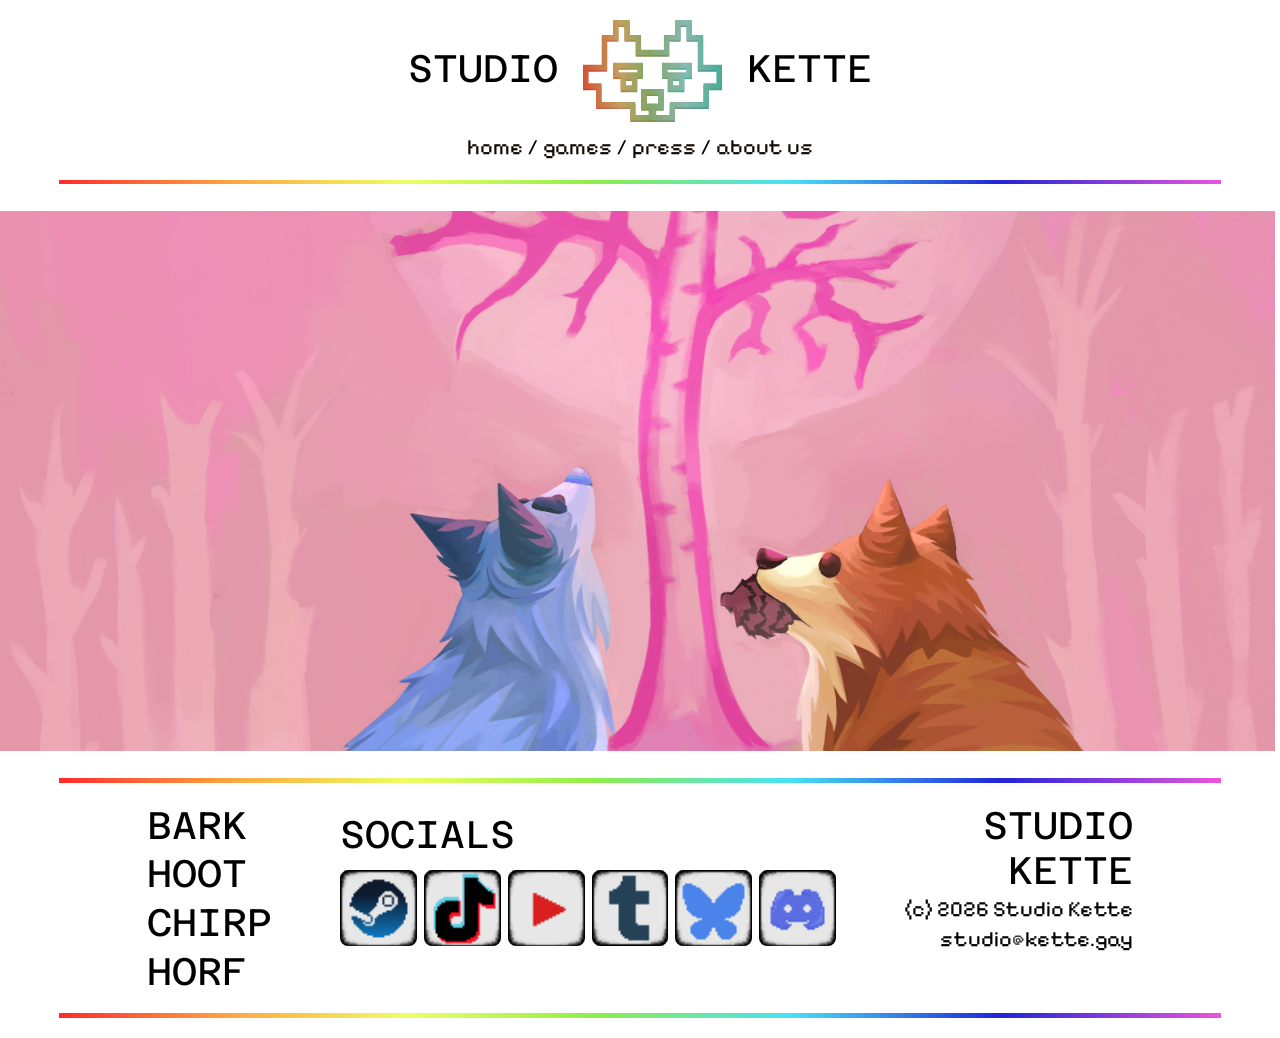
==== index.html @ 25114342 "part 1" ====
<!DOCTYPE html>
<html lang="en">
<head>
  <meta charset="UTF-8">
  <meta name="viewport" content="width=device-width, initial-scale=1.0">
  <title>Studio Kette</title>

  <link rel="stylesheet" href="css/style.css">
  <link rel="icon" href="img/favicon.ico">
  <script src="js/"></script>
  <!-- hey!! whatcha doing in here? -->
</head>

 <!--
 *         MY ANTI-DEPRESSANTS JUST KICKED
 *              IN ! FANTASTIC !
 *                 _________________________
 *                 ╱    /\__/\       //     ╲╲
 *             ⊂╱    ( ´∇ ` )     // ⊃     ||╲ フ 🡖
 *    ,´__▔▔▔▔╱  ▔╱▔  ⌒▔▔▔▔╱▔▔▔▔ 🡖▔  ▔▔|
 *  /,╱_ _╱   /-o—/ ___ ╱▔▔╱ ___/\  |     ▔ | /\____|
 * ,========————´=============/⌒ ╲=/=======||🡖 ||	  )
 * | __  | YIPPEE! |   __   "    |⌒| |/    ___/|    )╯
 * )|🞕|_∈≡≡≡≡≡≡≡≡≡∋__|🞕| "  __|| ╯ ╯__ -‒‒‒‒‒┘  ╯ vroom
 * ▔╲ ▔╲__╯▔▔▔▔▔▔▔▔三三三▔╲  ╲__╯ ▔▔     三三三三╯		vroom
 *   三三三三三三三三三三三三三三三三三三三三三三三三三三三三
 *     三三三三三三三三三三三三三三三三三三三三三三三三三三三三
https://pastebin.com/Qv6EQTc6
-->

<header>
  <div class="flex-c" style="margin: 20px 0 10px;">
    <h1 class="azeret-mono-medium">
      STUDIO
    </h1>
    <img src="/img/logo.svg" class="logo" alt="">
    <h1 class="azeret-mono-medium">
      KETTE
    </h1>
  </div>

  
  <div class="flex-c navigation">
    <p class="footer-p">

      <a href="">home</a> 
      /
      <a href="">games</a> 
      /
      <a href="">press</a> 
      /
      <a href="">about us</a> 
    </p>
    
  </div>
  
  <div class="rainbow-div"></div>
</header>


<body>

  <div class="hero">
  </div>
<!--
  <div class="center t" >
    <img src="img/logo.svg" class="logo" alt="">
    <h1 class="studio-title pixelify-sans-title">Studio Kette</h1>
    <hr style="width: 450px;">
  </div>

  <div class="center">
    <h2 style="padding-bottom: 0; margin-bottom: 0;">OUR PROJECTS</h2>
    <hr style="width: 30%; border-style: dashed;">

    <h2>Prophecy of Vul</h2>
     <div class="yt-wrapper">
      <iframe src="https://www.youtube.com/embed/D2SoGHFM18I" frameborder="0" width="420" height="315"></iframe>
    </div> 

    <p>A story-focused 2d side-scrolling adventure of two lost foxes finding a way through a forest shrouded in mystery and political intrigue.</p>
    <p>Wishlist on Steam! <br>
     vvvvvv</p>
      <div class="steamframe-wrapper"> 
        <iframe src="https://store.steampowered.com/widget/4346000/" frameborder="0" width="646" height="190"></iframe>
      </div>
  </div>

  <div class="center f">
  <hr style="width: 450px;">

    <p>wanna talk to us? <br><a href="https://discord.gg/9gnj2A8cAY">join our discord!</a></p>
  

  
  <h3>contact: studio(at)kette.gay</h3>
  <br>
</div> 
-->

</body> 

<footer>
  <div class="rainbow-div"></div>

  <div class="flex-c" style="gap: 5vw; align-items: top;">

<div>
  <h1 class="azeret-mono-footer">BARK</h1>
  <h1 class="azeret-mono-footer">HOOT</h1>
  <h1 class="azeret-mono-footer">CHIRP</h1>
  <h1 class="azeret-mono-footer">HORF</h1>
</div>

<div>
  <h1 class="azeret-mono-footer" style="margin: 1vh 0;">SOCIALS</h1>
  <div>
  <button class="b-link b-steam" onclick="window.location.href='https://store.steampowered.com/developer/studiokette/';" title="studio kette's steam developer page"></button>
  <button class="b-link b-tt" onclick="window.location.href='https://www.tiktok.com/@studio.kette';" title="studio kette's tiktok"></button>
  <button class="b-link b-yt" onclick="window.location.href='https://www.youtube.com/@StudioKette';" title="studio kette's youtube"></button>
  <button class="b-link b-tumblr" onclick="window.location.href='https://www.tumblr.com/blog/studiokette';" title="studio kette's tumblr"></button>
  <button class="b-link b-bsky" onclick="window.location.href='https://bsky.app/profile/studiokette.bsky.social';" title="studio kette's bluesky"></button>
  <button class="b-link b-discord" onclick="window.location.href='https://discord.gg/9gnj2A8cAY';" title="prophecy of vul official discord server"></button>
  
  </div>
</div>

<div style="text-align: right;">

  <h1 class="azeret-mono-footer">STUDIO<br>KETTE</h1>
  <p class="footer-p">(c) 2026 Studio Kette </p>
  <p class="footer-p">studio@kette.gay</p>
</div>

  </div>

  <div class="rainbow-div" style="margin-bottom: 20px;"></div>
</footer>

</html>
---- css/style.css ----
@import url('https://fonts.googleapis.com/css2?family=Azeret+Mono:ital,wght@0,100..900;1,100..900&family=Pixelify+Sans:wght@400..700&display=swap');

.azeret-mono-medium {
  font-family: "Azeret Mono", monospace;
  font-optical-sizing: auto;
  font-weight: 400;
  font-style: normal;
}

h1 {
  font-size: 3vw;
}

p {
  font-size: 1.7vw;
}

.azeret-mono-footer {
  font-family: "Azeret Mono", monospace;
  font-optical-sizing: auto;
  font-weight: 400;
  font-style: normal;
  margin: 0;
  padding: 0.2vh;
}

.pixelify-sans {
  font-family: "Pixelify Sans", sans-serif;
  font-optical-sizing: auto;
  font-weight: 400;
  font-style: normal;
}

:root {
  --bg: #FEFCF9;
  --text: oklch(15.08% 0.02731 82.098);
  --text-muted: oklch(0.4 0.03 85);
  --text-bright: oklch(1 0.03 85);

  font-family: "Pixelify Sans", sans-serif;
  font-optical-sizing: auto;
  font-weight: 400;
  font-style: normal;
}

.rainbow-div {
  height: 0.5vh;
background: #ff2b2b;
background: linear-gradient(90deg, rgba(255, 43, 43, 1) 0%, rgba(255, 167, 66, 1) 15%, rgba(237, 255, 99, 1) 30%, rgba(142, 237, 74, 1) 46%, rgba(72, 224, 247, 1) 63%, rgba(33, 36, 217, 1) 81%, rgba(237, 83, 222, 1) 100%);
margin: 2vh 4vw;
}

.logo {
  max-height: 8vw;
  display: inline;
}

.navigation a {
  text-decoration: none;
  color: var(--text);
}

.flex-c {
  justify-content: center;
  display: flex;
  flex: content;
  flex-direction: row;
  gap: 2vw;
}

.hero {
  margin: 3vh -1vw;
  height: 60vh;
  width: 100vw;
  background-size: cover;
  background-position: center;
  background-image: url(/img/bg.png);
}

.footer-p {
    margin: 0;
  padding: 0.2vh;
}



/* 

.pixelify-sans-title {
  font-family: "Pixelify Sans", sans-serif;
  font-optical-sizing: auto;
  font-weight: 400;
  font-style: normal;
}

* {
  font-family:  system-ui, -apple-system, BlinkMacSystemFont, 'Segoe UI', Roboto, Oxygen, Ubuntu, Cantarell, 'Open Sans', 'Helvetica Neue', sans-serif
}

html {
  background-image: url("/img/bg.png");
  background-repeat: no-repeat;
  background-attachment: fixed;
  background-size: cover;
}

body {
  margin: auto;
  max-width: 700px;
  height: 100%;
  min-height: 100vh;
  color: var(--text);
  background-color: var(--bg);
}

.center {
  text-align: center;
}

.studio-title {
  font-size: xxx-large;
  /* font-weight: 400; 
  margin-bottom: 0;
  margin-top: 0;
}

.announce-date {
  margin-top: -5px; 
  text-decoration: underline wavy rgb(164, 190, 237);
}.ib {
  display: inline-block;
}

.b2{
  font-size: large;
}

.logo {
  max-width: 150px;
  max-height: 150px;
  padding: 0;
  margin: 0;
}

.t {
  margin-bottom: auto;
  padding: 8vh 0 0 0;
}

.f {
  margin-top: auto;
  padding: 0 0 2vh 0;
  bottom: 0;
  right: 0;
  left: 0;
  
}


.steamframe-wrapper {
	position: relative;
  padding: 0px 0px 200px ;
  margin: 0 40px;
	height: 0;
}

.steamframe-wrapper iframe {
	position: absolute;
  left: 0;
	width: 100%;
	height: 100%;
}

.yt-wrapper {
	position: relative;
  padding: 25px 0px 35%;;
  margin: 0 100px;
	height: 0;
}
.yt-wrapper iframe {
	position: absolute;
	top: 0;
	left: 0;
	width: 100%;
	height: 100%;
}
*/

.b-link {
  height: 6vw;
  width:6vw;
  display: inline-block;
  border: 0;
  background-color: unset;
  background-size: cover;
  color: transparent;
  border-radius: 8px;
  margin: 2px 2px;
}

.b-steam {
  background-image: url("/img/steam.png");
}

.b-tt {
  background-image: url("/img/tt.png");
}

.b-yt {
  background-image: url("/img/yt.png");
}

.b-tumblr {
  background-image: url("/img/tumblr.png");
}

.b-bsky {
  background-image: url("/img/bsky.png");
}

.b-discord {
  background-image: url("/img/discord.png");
}

.b-link:hover {
  animation: 1s;
  filter: saturate(2); 
}
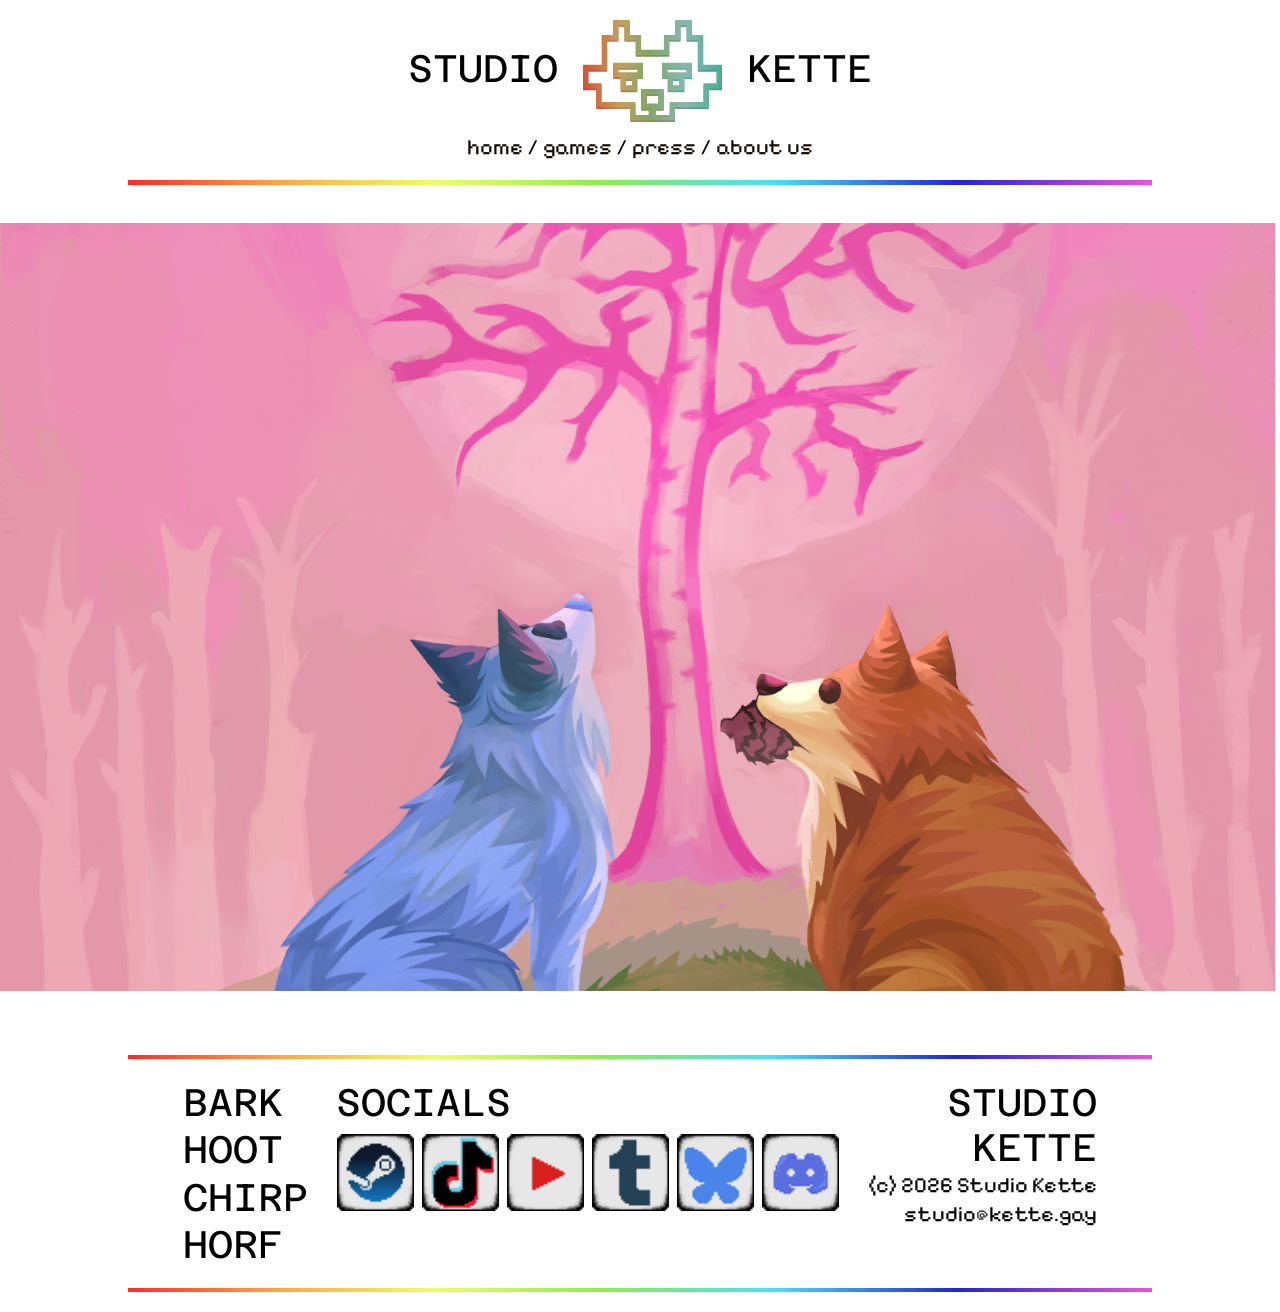
==== commit 227e6d93: "starting on games page" ====
--- a/index.html
+++ b/index.html
@@ -43,13 +43,13 @@
   <div class="flex-c navigation">
     <p class="footer-p">
 
-      <a href="">home</a> 
+      <a href="index.html">home</a> 
       /
-      <a href="">games</a> 
+      <a href="games.html">games</a> 
       /
-      <a href="">press</a> 
+      <a href="press.html">press</a> 
       /
-      <a href="">about us</a> 
+      <a href="aboutus.html">about us</a> 
     </p>
     
   </div>
@@ -60,50 +60,31 @@
 
 <body>
 
-  <div class="hero">
+  <div class="hero"></div>
+
+  <div class="xtra-pad">
+
+    <!-- <div class="flex-c pad">
+      <div>
+        <h2 class="azeret-mono-medium news">prophecy of vul @ steam next fest</h2>
+        <h3 class="azeret-mono-medium date">26 / jun / 2026</h3>
+      </div>
+      <div>
+        <img class="news-img" src="img/bg.png" alt="">
+      </div>
+    </div> -->
+    
   </div>
-<!--
-  <div class="center t" >
-    <img src="img/logo.svg" class="logo" alt="">
-    <h1 class="studio-title pixelify-sans-title">Studio Kette</h1>
-    <hr style="width: 450px;">
-  </div>
-
-  <div class="center">
-    <h2 style="padding-bottom: 0; margin-bottom: 0;">OUR PROJECTS</h2>
-    <hr style="width: 30%; border-style: dashed;">
-
-    <h2>Prophecy of Vul</h2>
-     <div class="yt-wrapper">
-      <iframe src="https://www.youtube.com/embed/D2SoGHFM18I" frameborder="0" width="420" height="315"></iframe>
-    </div> 
-
-    <p>A story-focused 2d side-scrolling adventure of two lost foxes finding a way through a forest shrouded in mystery and political intrigue.</p>
-    <p>Wishlist on Steam! <br>
-     vvvvvv</p>
-      <div class="steamframe-wrapper"> 
-        <iframe src="https://store.steampowered.com/widget/4346000/" frameborder="0" width="646" height="190"></iframe>
-      </div>
-  </div>
-
-  <div class="center f">
-  <hr style="width: 450px;">
-
-    <p>wanna talk to us? <br><a href="https://discord.gg/9gnj2A8cAY">join our discord!</a></p>
-  
-
-  
-  <h3>contact: studio(at)kette.gay</h3>
-  <br>
+     
+   
 </div> 
--->
 
 </body> 
 
 <footer>
   <div class="rainbow-div"></div>
 
-  <div class="flex-c" style="gap: 5vw; align-items: top;">
+  <div class="flex-c" style=" align-items: top;">
 
 <div>
   <h1 class="azeret-mono-footer">BARK</h1>
@@ -113,7 +94,7 @@
 </div>
 
 <div>
-  <h1 class="azeret-mono-footer" style="margin: 1vh 0;">SOCIALS</h1>
+  <h1 class="azeret-mono-footer" style="margin: 0 0 0.4vw 0;">SOCIALS</h1>
   <div>
   <button class="b-link b-steam" onclick="window.location.href='https://store.steampowered.com/developer/studiokette/';" title="studio kette's steam developer page"></button>
   <button class="b-link b-tt" onclick="window.location.href='https://www.tiktok.com/@studio.kette';" title="studio kette's tiktok"></button>
--- a/css/style.css
+++ b/css/style.css
@@ -1,4 +1,17 @@
 @import url('https://fonts.googleapis.com/css2?family=Azeret+Mono:ital,wght@0,100..900;1,100..900&family=Pixelify+Sans:wght@400..700&display=swap');
+
+:root {
+  --bg: #FEFCF9;
+  --text: oklch(15.08% 0.02731 82.098);
+  --text-muted: oklch(43.861% 0.00005 271.152);
+  --text-bright: oklch(1 0.03 85);
+
+  font-family: "Pixelify Sans", sans-serif;
+  font-optical-sizing: auto;
+  font-weight: 400;
+  font-style: normal;
+}
+
 
 .azeret-mono-medium {
   font-family: "Azeret Mono", monospace;
@@ -11,6 +24,16 @@
   font-size: 3vw;
 }
 
+h2 {
+  font-size: 2vw;
+}
+
+h3 {
+  font-size: 1.5vw;
+  color: var(--text-muted);
+}
+
+
 p {
   font-size: 1.7vw;
 }
@@ -21,7 +44,7 @@
   font-weight: 400;
   font-style: normal;
   margin: 0;
-  padding: 0.2vh;
+  padding: 0.1vw;
 }
 
 .pixelify-sans {
@@ -31,28 +54,58 @@
   font-style: normal;
 }
 
-:root {
-  --bg: #FEFCF9;
-  --text: oklch(15.08% 0.02731 82.098);
-  --text-muted: oklch(0.4 0.03 85);
-  --text-bright: oklch(1 0.03 85);
-
-  font-family: "Pixelify Sans", sans-serif;
-  font-optical-sizing: auto;
-  font-weight: 400;
-  font-style: normal;
-}
 
 .rainbow-div {
-  height: 0.5vh;
-background: #ff2b2b;
-background: linear-gradient(90deg, rgba(255, 43, 43, 1) 0%, rgba(255, 167, 66, 1) 15%, rgba(237, 255, 99, 1) 30%, rgba(142, 237, 74, 1) 46%, rgba(72, 224, 247, 1) 63%, rgba(33, 36, 217, 1) 81%, rgba(237, 83, 222, 1) 100%);
-margin: 2vh 4vw;
+  height: 0.35vw;
+  width: 80vw;
+  margin: 1.5vw auto;
+  background: #ff2b2b;
+  background: linear-gradient(90deg, rgba(255, 43, 43, 1) 0%, rgba(255, 167, 66, 1) 15%, rgba(237, 255, 99, 1) 30%, rgba(142, 237, 74, 1) 46%, rgba(72, 224, 247, 1) 63%, rgba(33, 36, 217, 1) 81%, rgba(237, 83, 222, 1) 100%);
+
 }
 
 .logo {
   max-height: 8vw;
   display: inline;
+}
+
+.pad {
+  margin: 2vw 0;
+}
+
+.xtra-pad {
+  margin: 5vw 0;
+}
+
+
+.news {
+  width: 25vw;
+  padding: 0;
+  margin: 0.5vw 0;
+}
+
+.news-img {
+  width: 45vw;
+  height: 10vw;
+  object-fit: cover;
+}
+
+.games {
+  width: 35vw;
+  padding: 0;
+  margin: 0.5vw 0;
+}
+
+.games-img {
+  margin: 2vw 0;
+  width: 35vw;
+  height: 20vw;
+  object-fit: cover;
+}
+
+.date {
+  padding: 0;
+  margin: 0;
 }
 
 .navigation a {
@@ -66,11 +119,12 @@
   flex: content;
   flex-direction: row;
   gap: 2vw;
+  flex-wrap: wrap;
 }
 
 .hero {
-  margin: 3vh -1vw;
-  height: 60vh;
+  margin: 3vw -1vw;
+  height: 60vw;
   width: 100vw;
   background-size: cover;
   background-position: center;
@@ -78,113 +132,9 @@
 }
 
 .footer-p {
-    margin: 0;
-  padding: 0.2vh;
+  margin: 0;
+  padding: 0.1vw;
 }
-
-
-
-/* 
-
-.pixelify-sans-title {
-  font-family: "Pixelify Sans", sans-serif;
-  font-optical-sizing: auto;
-  font-weight: 400;
-  font-style: normal;
-}
-
-* {
-  font-family:  system-ui, -apple-system, BlinkMacSystemFont, 'Segoe UI', Roboto, Oxygen, Ubuntu, Cantarell, 'Open Sans', 'Helvetica Neue', sans-serif
-}
-
-html {
-  background-image: url("/img/bg.png");
-  background-repeat: no-repeat;
-  background-attachment: fixed;
-  background-size: cover;
-}
-
-body {
-  margin: auto;
-  max-width: 700px;
-  height: 100%;
-  min-height: 100vh;
-  color: var(--text);
-  background-color: var(--bg);
-}
-
-.center {
-  text-align: center;
-}
-
-.studio-title {
-  font-size: xxx-large;
-  /* font-weight: 400; 
-  margin-bottom: 0;
-  margin-top: 0;
-}
-
-.announce-date {
-  margin-top: -5px; 
-  text-decoration: underline wavy rgb(164, 190, 237);
-}.ib {
-  display: inline-block;
-}
-
-.b2{
-  font-size: large;
-}
-
-.logo {
-  max-width: 150px;
-  max-height: 150px;
-  padding: 0;
-  margin: 0;
-}
-
-.t {
-  margin-bottom: auto;
-  padding: 8vh 0 0 0;
-}
-
-.f {
-  margin-top: auto;
-  padding: 0 0 2vh 0;
-  bottom: 0;
-  right: 0;
-  left: 0;
-  
-}
-
-
-.steamframe-wrapper {
-	position: relative;
-  padding: 0px 0px 200px ;
-  margin: 0 40px;
-	height: 0;
-}
-
-.steamframe-wrapper iframe {
-	position: absolute;
-  left: 0;
-	width: 100%;
-	height: 100%;
-}
-
-.yt-wrapper {
-	position: relative;
-  padding: 25px 0px 35%;;
-  margin: 0 100px;
-	height: 0;
-}
-.yt-wrapper iframe {
-	position: absolute;
-	top: 0;
-	left: 0;
-	width: 100%;
-	height: 100%;
-}
-*/
 
 .b-link {
   height: 6vw;
@@ -194,8 +144,7 @@
   background-color: unset;
   background-size: cover;
   color: transparent;
-  border-radius: 8px;
-  margin: 2px 2px;
+  margin: 0.2vw;
 }
 
 .b-steam {
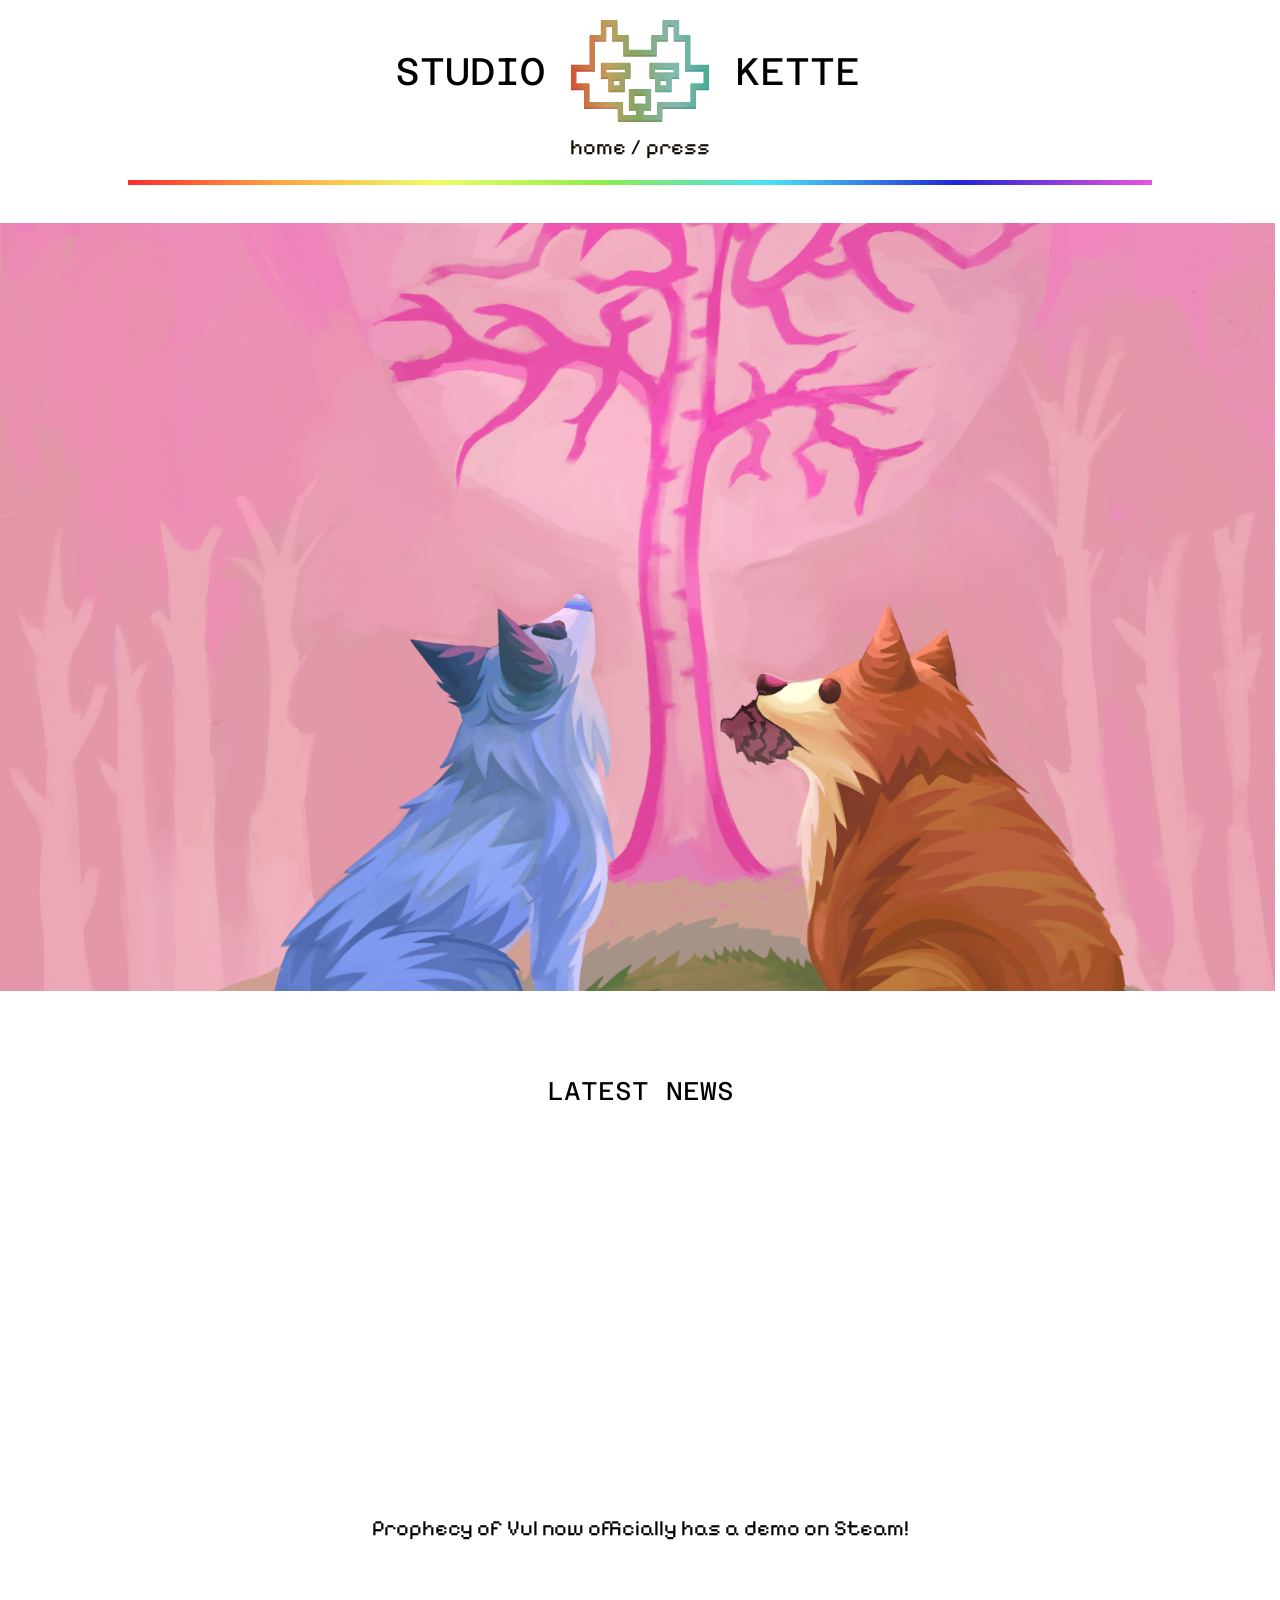
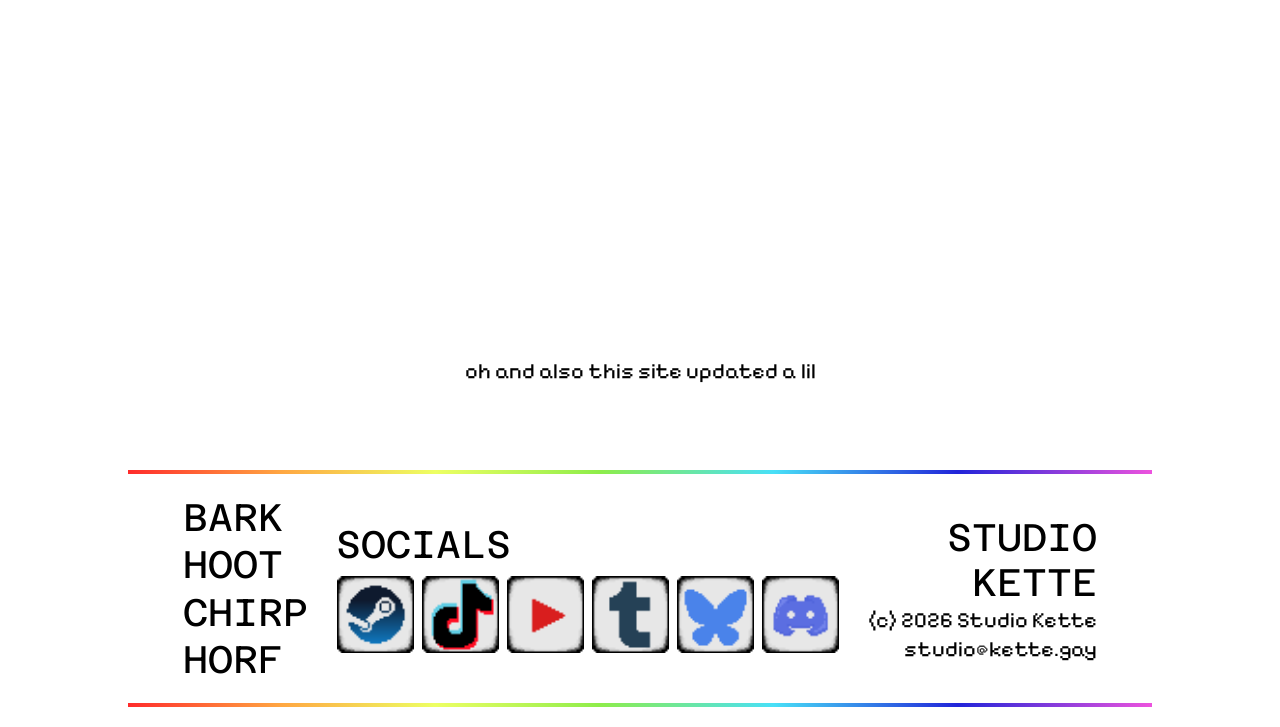
==== commit 965b8010: "finalize base visual overhaul" ====
--- a/index.html
+++ b/index.html
@@ -35,21 +35,20 @@
     </h1>
     <img src="/img/logo.svg" class="logo" alt="">
     <h1 class="azeret-mono-medium">
-      KETTE
+      KETTE&nbsp;
     </h1>
   </div>
 
   
   <div class="flex-c navigation">
     <p class="footer-p">
-
       <a href="index.html">home</a> 
       /
-      <a href="games.html">games</a> 
-      /
-      <a href="press.html">press</a> 
-      /
-      <a href="aboutus.html">about us</a> 
+      <!-- <a href="games.html">games</a> 
+      / -->
+      <a href="press/index.html">press</a> 
+      <!-- /
+      <a href="aboutus.html">about us</a>  -->
     </p>
     
   </div>
@@ -63,7 +62,20 @@
   <div class="hero"></div>
 
   <div class="xtra-pad">
+    <div class="flex-c-col">
+      <h2 class="azeret-mono-medium">LATEST NEWS</h2>
+      <iframe width="560" height="315" src="https://www.youtube.com/embed/h3YPm3Pz7tg?si=Y84XhXTxzRPDrZdX" title="YouTube video player" frameborder="0" allow="accelerometer; autoplay; clipboard-write; encrypted-media; gyroscope; picture-in-picture; web-share" referrerpolicy="strict-origin-when-cross-origin" allowfullscreen></iframe>
+      <p>
+        Prophecy of Vul now officially has a demo on Steam! 
+      </p>
 
+      <iframe src="https://store.steampowered.com/widget/4346000/" frameborder="0" width="546" height="190"></iframe>
+      
+      <p style="margin-top: 12vw;">
+        oh and also this site updated a lil
+      </p>
+    </div>
+    
     <!-- <div class="flex-c pad">
       <div>
         <h2 class="azeret-mono-medium news">prophecy of vul @ steam next fest</h2>
--- a/css/style.css
+++ b/css/style.css
@@ -111,15 +111,31 @@
 .navigation a {
   text-decoration: none;
   color: var(--text);
+  transition: color 0.3s;
+}
+
+.navigation a:hover {
+  color: var(--text-muted);
 }
 
 .flex-c {
   justify-content: center;
+  align-items: center;
   display: flex;
   flex: content;
   flex-direction: row;
   gap: 2vw;
   flex-wrap: wrap;
+}
+.flex-c-col {
+  justify-content: center;
+  align-items: center;
+  display: flex;
+  flex: content;
+  flex-direction: column;
+  gap: 2vw;
+  flex-wrap: wrap;
+  column-fill: auto;
 }
 
 .hero {
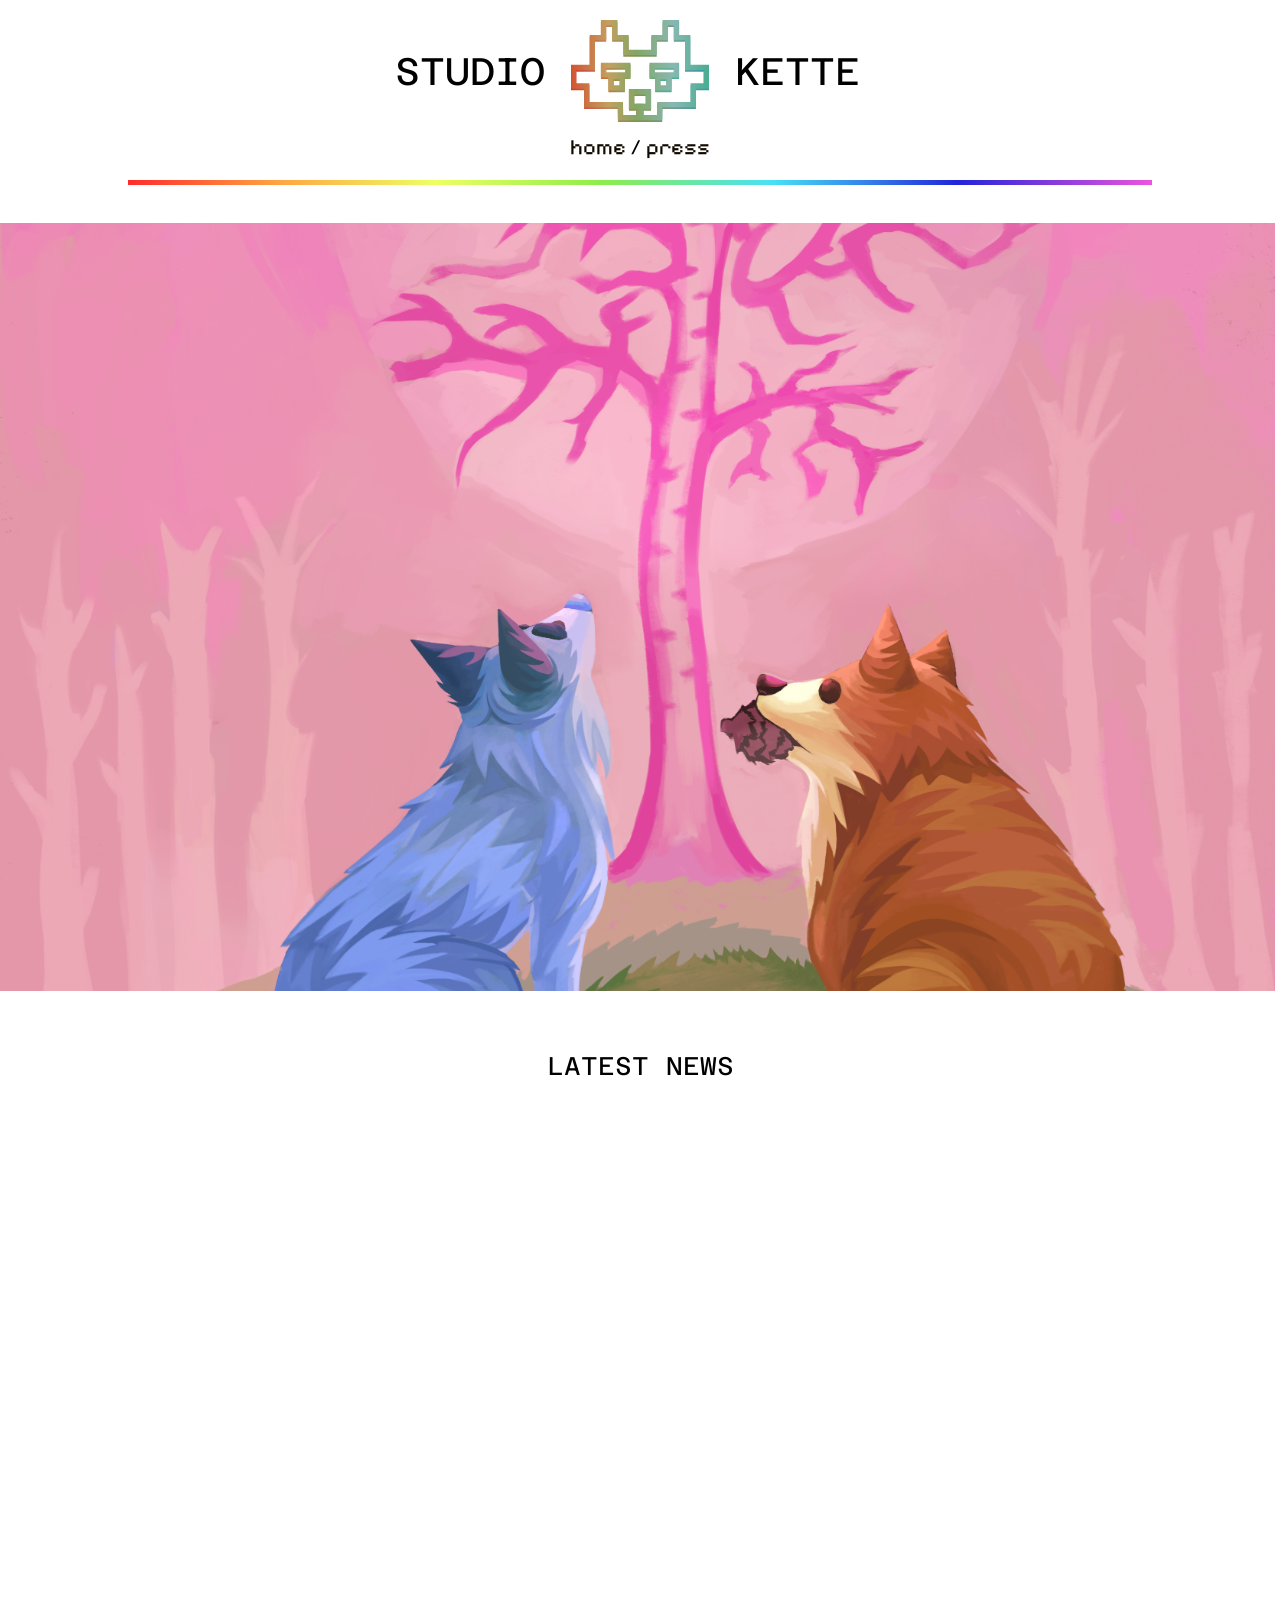
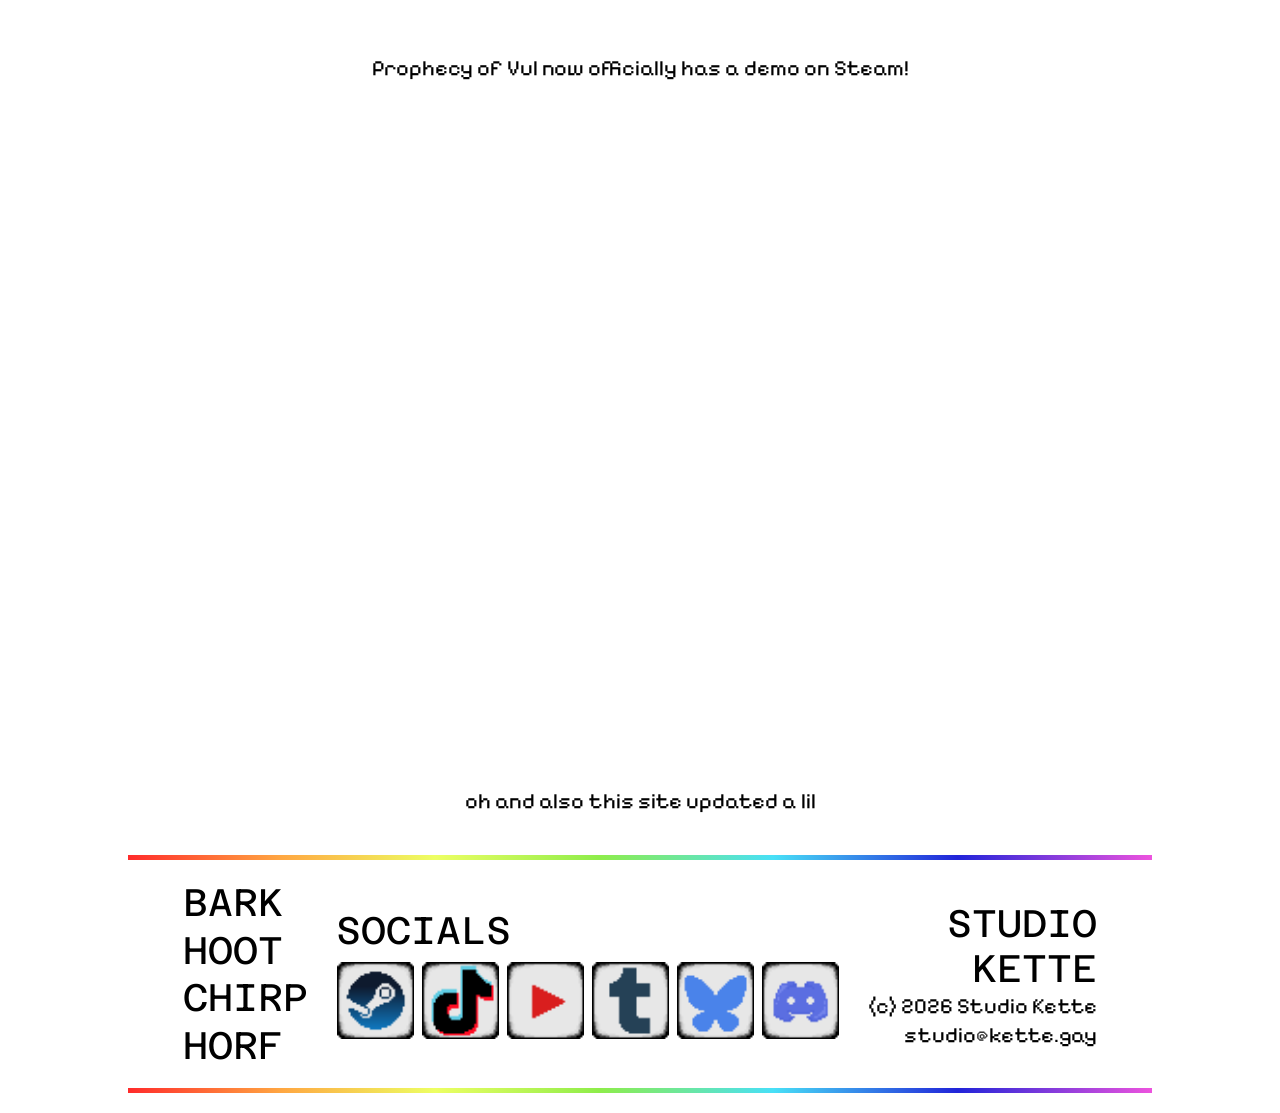
==== commit e149baae: "fix the weebbysite" ====
--- a/index.html
+++ b/index.html
@@ -61,15 +61,19 @@
 
   <div class="hero"></div>
 
-  <div class="xtra-pad">
+  <div class="xtra-pad left-right">
     <div class="flex-c-col">
       <h2 class="azeret-mono-medium">LATEST NEWS</h2>
-      <iframe width="560" height="315" src="https://www.youtube.com/embed/h3YPm3Pz7tg?si=Y84XhXTxzRPDrZdX" title="YouTube video player" frameborder="0" allow="accelerometer; autoplay; clipboard-write; encrypted-media; gyroscope; picture-in-picture; web-share" referrerpolicy="strict-origin-when-cross-origin" allowfullscreen></iframe>
+      <div class="container">
+        <iframe class="responsive-iframe" width="560" height="315" src="https://www.youtube.com/embed/h3YPm3Pz7tg?si=Y84XhXTxzRPDrZdX" title="YouTube video player" frameborder="0" allow="accelerometer; autoplay; clipboard-write; encrypted-media; gyroscope; picture-in-picture; web-share" referrerpolicy="strict-origin-when-cross-origin" allowfullscreen></iframe>
+      </div>
       <p>
         Prophecy of Vul now officially has a demo on Steam! 
       </p>
 
-      <iframe src="https://store.steampowered.com/widget/4346000/" frameborder="0" width="546" height="190"></iframe>
+      <div class="container" style="max-width: 55vw;">
+        <iframe  class="responsive-iframe" src="https://store.steampowered.com/widget/4346000/" frameborder="0" width="546" height="190"></iframe>
+      </div>
       
       <p style="margin-top: 12vw;">
         oh and also this site updated a lil
--- a/css/style.css
+++ b/css/style.css
@@ -152,6 +152,10 @@
   padding: 0.1vw;
 }
 
+.left-right {
+  margin: 0 16vw;
+}
+
 .b-link {
   height: 6vw;
   width:6vw;
@@ -191,3 +195,21 @@
   animation: 1s;
   filter: saturate(2); 
 } 
+
+.container {
+  position: relative;
+  overflow: hidden;
+  width: 100%;
+  padding-top: 56.25%; /* 16:9 Aspect Ratio (divide 9 by 16 = 0.5625) */
+}
+
+/* Then style the iframe to fit in the container div with full height and width */
+.responsive-iframe {
+  position: absolute;
+  top: 0;
+  left: 0;
+  bottom: 0;
+  right: 0;
+  width: 100%;
+  height: 100%;
+}
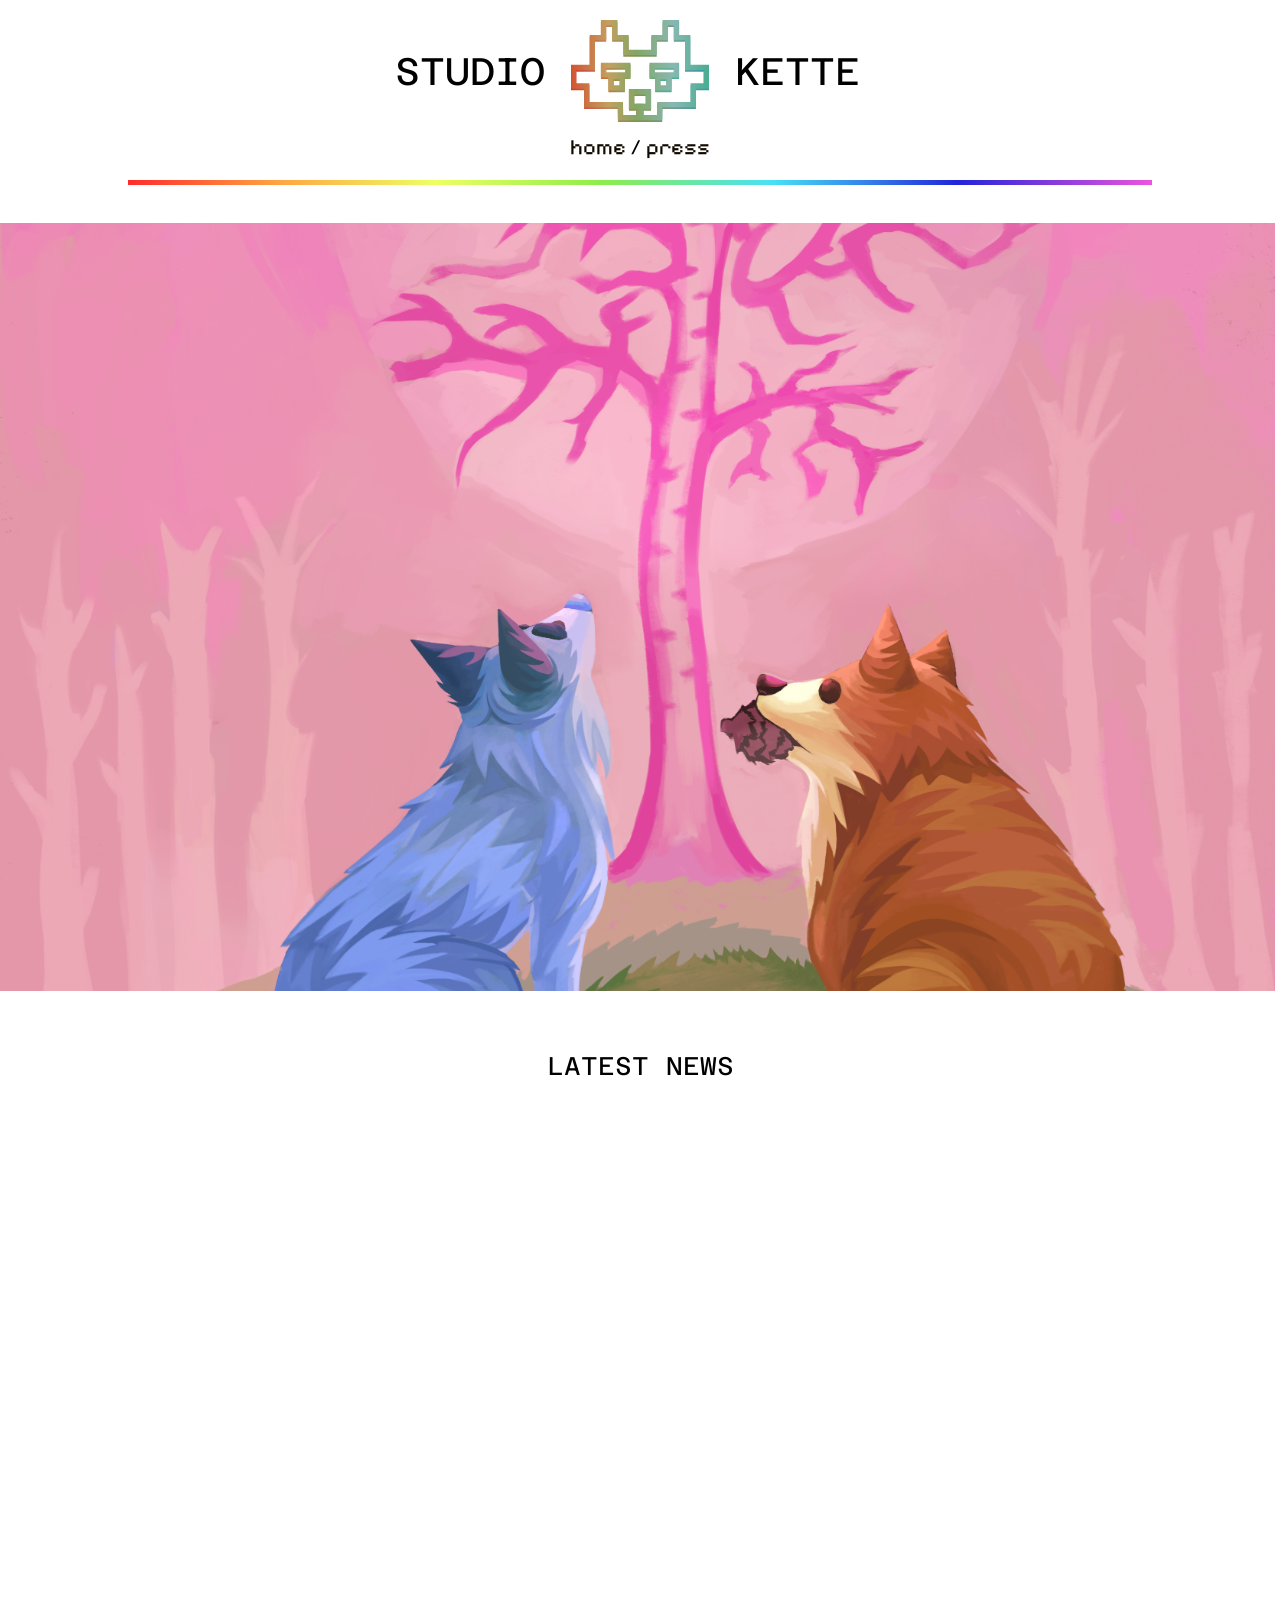
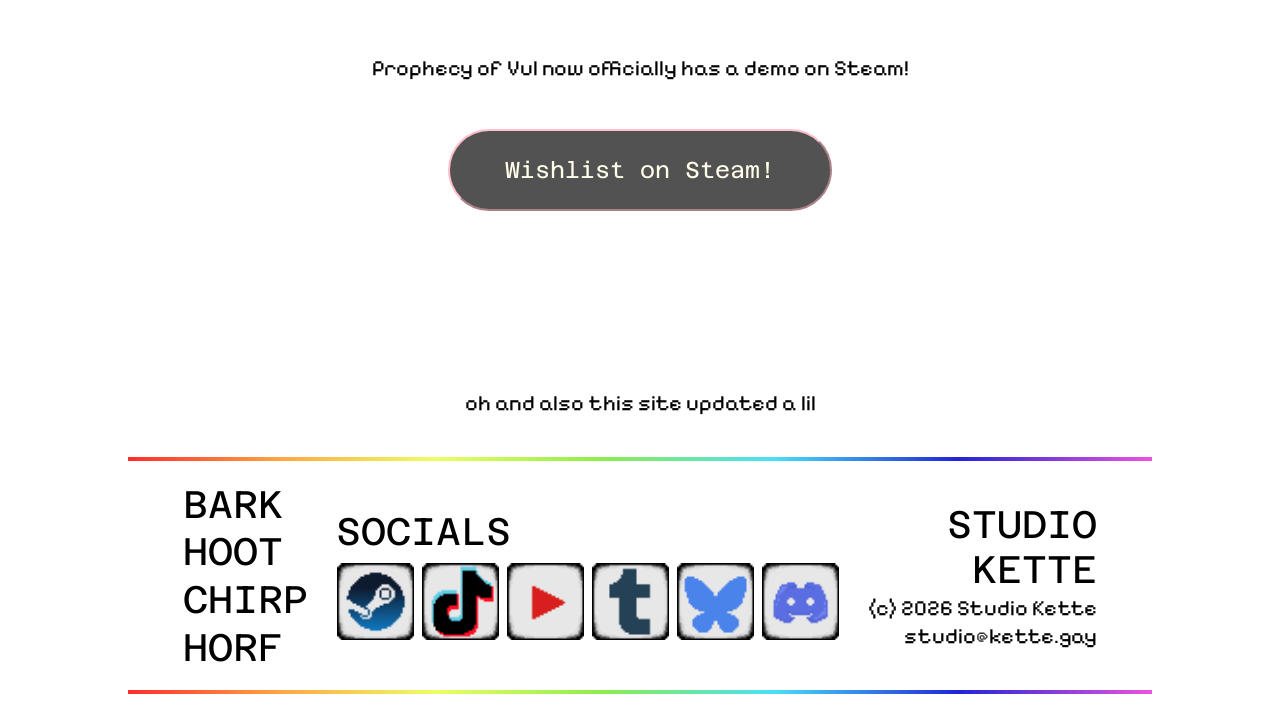
==== commit eea1e0a6: "MY STUPID CHUNGUS LUIFEEE" ====
--- a/index.html
+++ b/index.html
@@ -71,9 +71,9 @@
         Prophecy of Vul now officially has a demo on Steam! 
       </p>
 
-      <div class="container" style="max-width: 55vw;">
-        <iframe  class="responsive-iframe" src="https://store.steampowered.com/widget/4346000/" frameborder="0" width="546" height="190"></iframe>
-      </div>
+      <button class="i-promise-its-temp-button"  onclick="window.location.href='https://store.steampowered.com/app/4346000/Prophecy_of_Vul/';" title="Wishlist Prophecy of Vul on Steam button">
+        Wishlist on Steam!
+      </button>
       
       <p style="margin-top: 12vw;">
         oh and also this site updated a lil
--- a/css/style.css
+++ b/css/style.css
@@ -154,6 +154,24 @@
 
 .left-right {
   margin: 0 16vw;
+}
+
+.i-promise-its-temp-button {
+  width: 30vw;
+  padding: 2vw;
+  color: var(--text-bright);
+  background-color: var(--text-muted);
+  border-radius: 4vw;
+  border-color: pink;
+  transition: all 0.2s;
+  font-family: "Azeret Mono", monospace;
+  font-weight: 400;
+  font-size: 1.8vw;
+}
+.i-promise-its-temp-button:hover {
+  background-color: #ff95ac;
+  color: var(--text);
+  font-weight: 450;
 }
 
 .b-link {
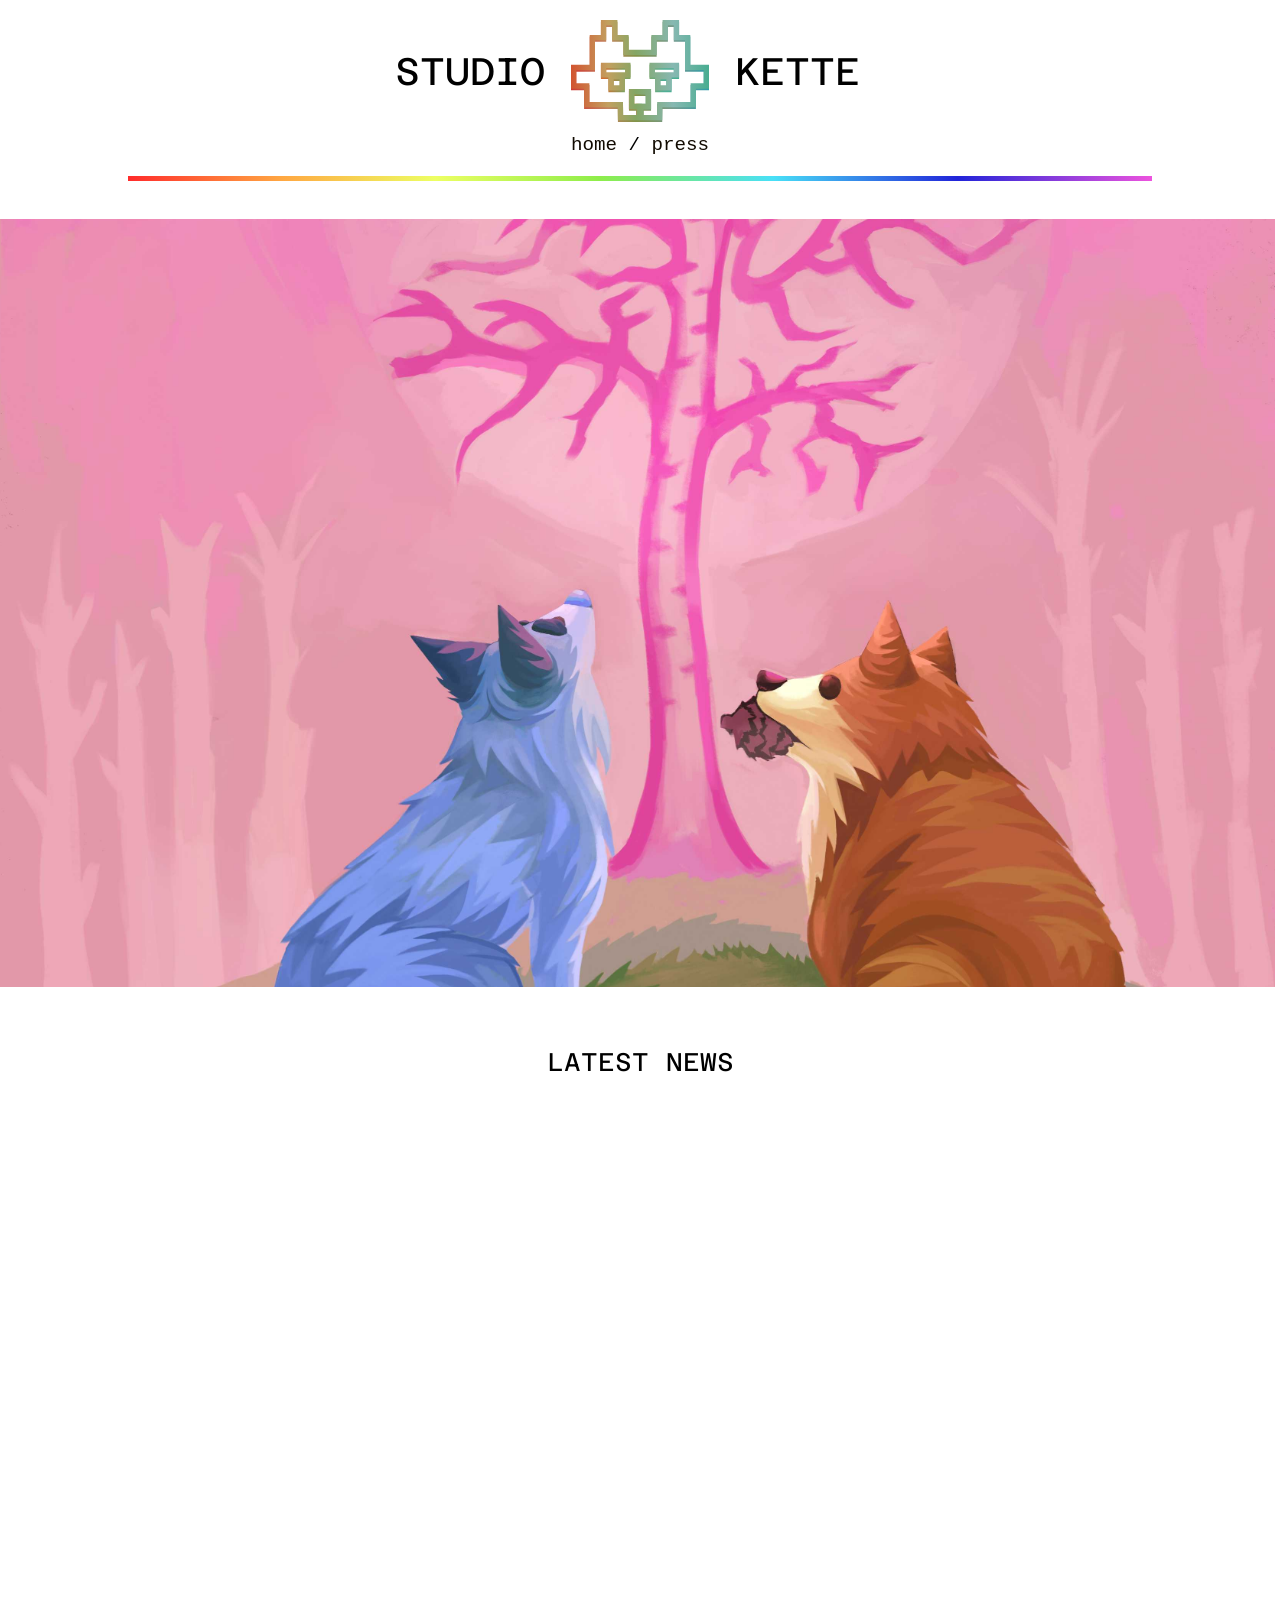
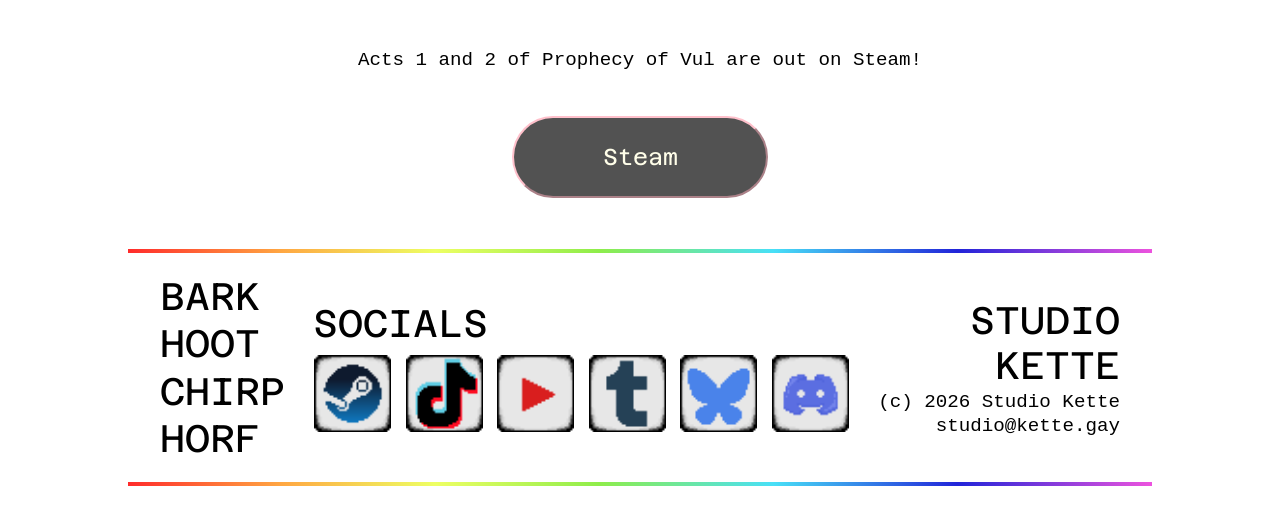
==== commit 7b7e0c50: "small updates to site :3" ====
--- a/index.html
+++ b/index.html
@@ -64,20 +64,21 @@
   <div class="xtra-pad left-right">
     <div class="flex-c-col">
       <h2 class="azeret-mono-medium">LATEST NEWS</h2>
+
+
+      
       <div class="container">
-        <iframe class="responsive-iframe" width="560" height="315" src="https://www.youtube.com/embed/h3YPm3Pz7tg?si=Y84XhXTxzRPDrZdX" title="YouTube video player" frameborder="0" allow="accelerometer; autoplay; clipboard-write; encrypted-media; gyroscope; picture-in-picture; web-share" referrerpolicy="strict-origin-when-cross-origin" allowfullscreen></iframe>
+        <iframe class="responsive-iframe" width="560" height="315" src="https://youtu.be/ytDfqyphDgU" title="YouTube video player" frameborder="0" allow="accelerometer; autoplay; clipboard-write; encrypted-media; gyroscope; picture-in-picture; web-share" referrerpolicy="strict-origin-when-cross-origin" allowfullscreen></iframe>
       </div>
       <p>
-        Prophecy of Vul now officially has a demo on Steam! 
+        Acts 1 and 2 of Prophecy of Vul are out on Steam! 
       </p>
 
       <button class="i-promise-its-temp-button"  onclick="window.location.href='https://store.steampowered.com/app/4346000/Prophecy_of_Vul/';" title="Wishlist Prophecy of Vul on Steam button">
-        Wishlist on Steam!
+        Steam
       </button>
       
-      <p style="margin-top: 12vw;">
-        oh and also this site updated a lil
-      </p>
+   
     </div>
     
     <!-- <div class="flex-c pad">
--- a/css/style.css
+++ b/css/style.css
@@ -6,7 +6,7 @@
   --text-muted: oklch(43.861% 0.00005 271.152);
   --text-bright: oklch(1 0.03 85);
 
-  font-family: "Pixelify Sans", sans-serif;
+  font-family: "Azaret Mono", monospace;
   font-optical-sizing: auto;
   font-weight: 400;
   font-style: normal;
@@ -35,7 +35,7 @@
 
 
 p {
-  font-size: 1.7vw;
+  font-size: 1.5vw;
 }
 
 .azeret-mono-footer {
@@ -144,7 +144,7 @@
   width: 100vw;
   background-size: cover;
   background-position: center;
-  background-image: url(/img/bg.png);
+  background-image: url(/img/bg.jpg);
 }
 
 .footer-p {
@@ -157,7 +157,7 @@
 }
 
 .i-promise-its-temp-button {
-  width: 30vw;
+  width: 20vw;
   padding: 2vw;
   color: var(--text-bright);
   background-color: var(--text-muted);
@@ -167,6 +167,7 @@
   font-family: "Azeret Mono", monospace;
   font-weight: 400;
   font-size: 1.8vw;
+  margin: 0 1rem 2rem;
 }
 .i-promise-its-temp-button:hover {
   background-color: #ff95ac;
